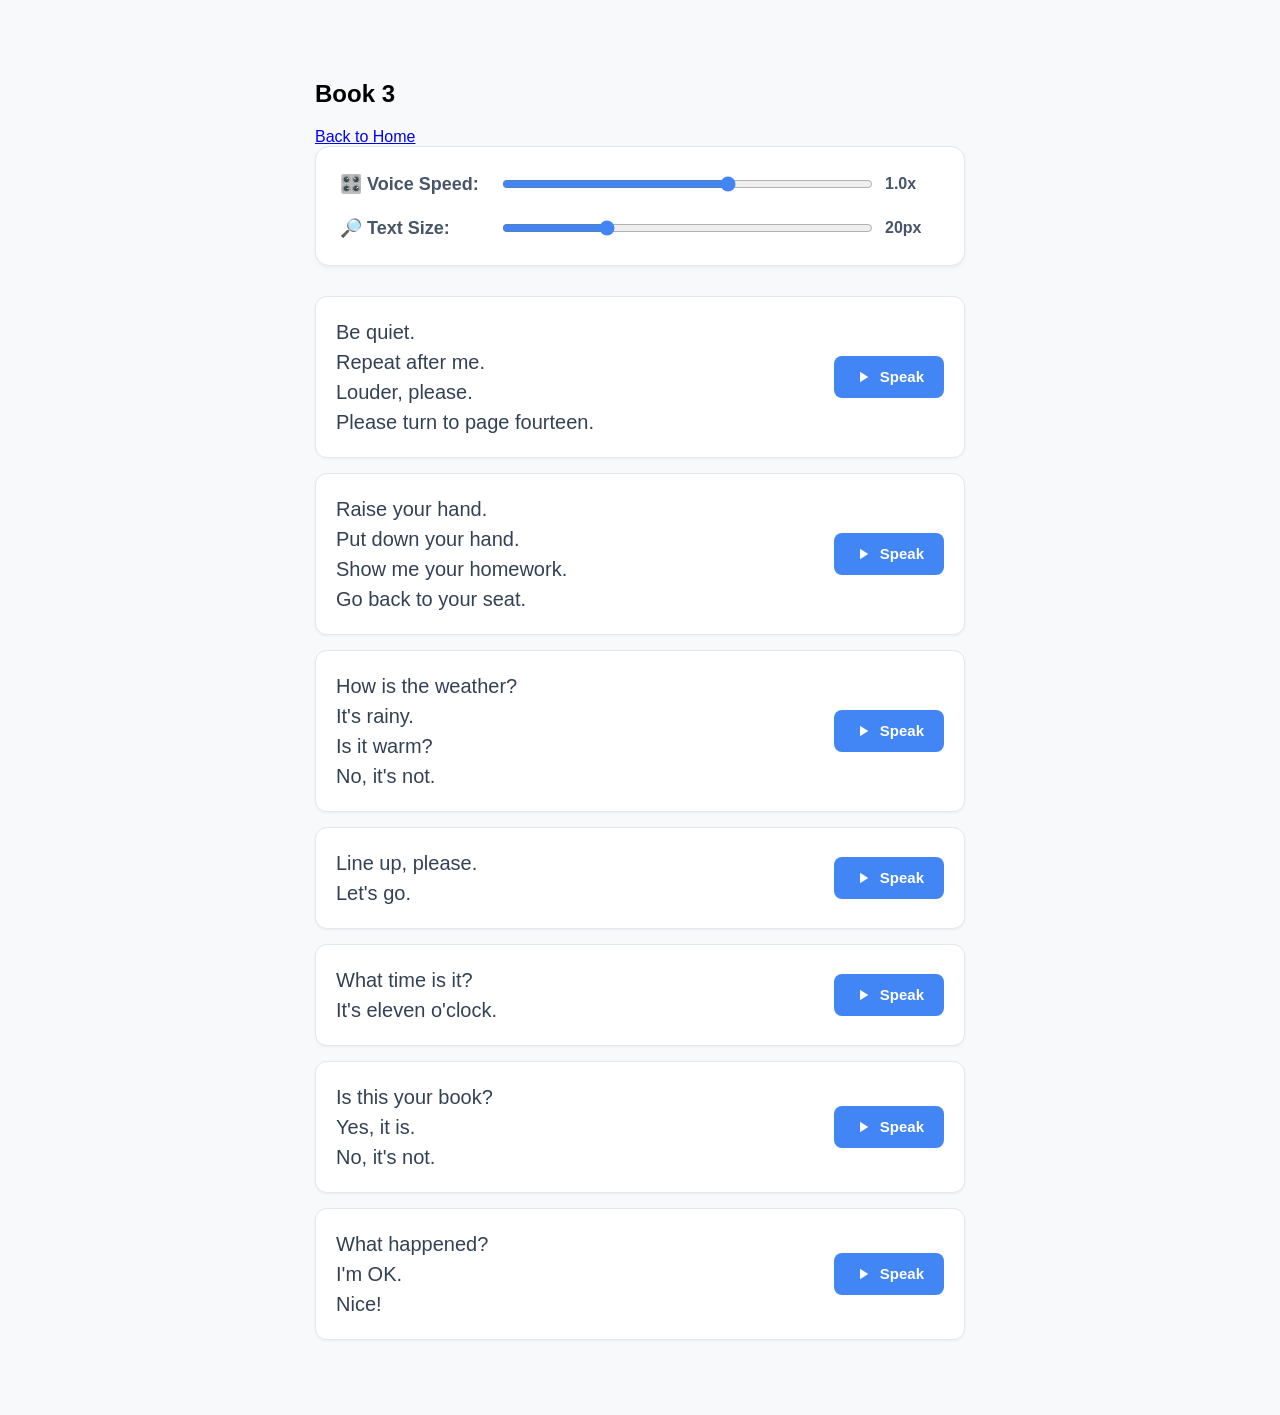
==== En/chen.html @ 91b9c827 "Create chen.html" ====
<!DOCTYPE html>
<html lang="en">

<head>
    <meta charset="UTF-8">
    <title>Text Reader with Size and Speed Controls</title>
    <style>
        body {
            font-family: -apple-system, BlinkMacSystemFont, "Segoe UI", Roboto, Helvetica, Arial, sans-serif;
            max-width: 650px;
            /* Slightly wider layout to hold the larger text */
            margin: 40px auto;
            padding: 20px;
            background-color: #f8f9fa;
        }

        /* UPDATED: Increased padding and margin for a larger control bar area */
        .controls-panel {
            background-color: #ffffff;
            padding: 26px 24px;
            border-radius: 14px;
            margin-bottom: 30px;
            border: 1px solid #e2e8f0;
            box-shadow: 0 2px 4px rgba(0, 0, 0, 0.05);
        }

        /* UPDATED: Increased spacing between the speed and size rows */
        .control-group {
            margin-bottom: 22px;
            display: flex;
            align-items: center;
        }

        .control-group:last-child {
            margin-bottom: 0;
        }

        /* UPDATED: Increased label font size and width for better readability */
        .control-group label {
            display: inline-block;
            width: 160px;
            font-size: 18px;
            font-weight: 600;
            color: #475569;
        }

        /* NEW: Added sizing rules to make the sliders thicker and easier to use */
        .control-group input[type="range"] {
            flex-grow: 1;
            height: 12px;
            cursor: pointer;
            accent-color: #4285F4;
            /* Modern browser coloring for the slider thumb */
        }

        .row-item {
            background: #ffffff;
            padding: 20px;
            margin-bottom: 15px;
            border: 1px solid #e2e8f0;
            border-radius: 12px;
            display: flex;
            justify-content: space-between;
            align-items: center;
            gap: 20px;
            box-shadow: 0 1px 3px rgba(0, 0, 0, 0.05);
        }

        /* 1. UPDATED: Changed default baseline font-size to 20px */
        .readable-text {
            margin: 0;
            color: #334155;
            font-size: 20px;
            line-height: 1.5;
            flex-grow: 1;
        }

        .icon-btn {
            display: inline-flex;
            align-items: center;
            justify-content: center;
            gap: 8px;
            padding: 12px 20px;
            /* Enhanced button size to balance 20px text */
            cursor: pointer;
            background-color: #4285F4;
            color: white;
            border: none;
            border-radius: 8px;
            font-size: 15px;
            font-weight: 600;
            transition: background-color 0.2s ease;
            white-space: nowrap;
        }

        .icon-btn:hover {
            background-color: #2b6cb0;
        }

        .icon-btn svg {
            width: 18px;
            height: 18px;
            fill: currentColor;
        }

        #speed-display,
        #size-display {
            font-size: 16px;
            font-weight: 600;
            color: #475569;
            margin-left: 10px;
            min-width: 55px;
            /* Ensures space for "1.0x" or "20px" without shifting layout */
        }
    </style>
    <script>
        // This wrapper ensures the browser loads the sliders BEFORE the JavaScript looks for them
        document.addEventListener('DOMContentLoaded', () => {
            const masterSpeedInput = document.getElementById('master-speed');
            const speedDisplay = document.getElementById('speed-display');

            // This listener updates the "1.0x" text in real-time as you drag
            masterSpeedInput.addEventListener('input', (event) => {
                speedDisplay.textContent = `${event.target.value}x`;
            });
        });

        // The core speak function fetches the speed at the exact moment a button is pressed
        function speakParagraph(pId) {
            const text = document.getElementById(pId).innerText;
            const currentSpeed = document.getElementById('master-speed').value;

            const utterance = new SpeechSynthesisUtterance(text);
            utterance.rate = parseFloat(currentSpeed);

            const voices = window.speechSynthesis.getVoices();
            const googleVoice = voices.find(voice => voice.name.includes('Google') && voice.lang.startsWith('en'));

            if (googleVoice) {
                utterance.voice = googleVoice;
            }

            window.speechSynthesis.cancel();
            window.speechSynthesis.speak(utterance);
        }

        function changeTextSize() {
            const sizeSlider = document.getElementById('master-size');
            const sizeDisplay = document.getElementById('size-display');
            const newSize = sizeSlider.value + 'px';

            // 1. Update the visual text readout (e.g., "24px")
            sizeDisplay.textContent = newSize;

            // 2. Change the actual font size of the text blocks
            const textElements = document.querySelectorAll('.readable-text');
            textElements.forEach(element => {
                element.style.fontSize = newSize;
            });
        }

        window.speechSynthesis.onvoiceschanged = () => {
            window.speechSynthesis.getVoices();
        };
    </script>
</head>

<body>

    <h2>Book 3</h2>
    <a href="english.html">Back to Home</a><br>
    <div class="controls-panel">
        <div class="control-group">
            <label for="master-speed">🎛️ Voice Speed: </label>
            <input type="range" id="master-speed" min="0.2" max="1.5" step="0.1" value="1.0">
            <span id="speed-display">1.0x</span>
        </div>

        <div class="control-group">
            <label for="master-size">🔎 Text Size: </label>
            <input type="range" id="master-size" min="14" max="36" step="1" value="20" oninput="changeTextSize()">
            <span id="size-display">20px</span>
        </div>
    </div>

    <div class="row-item">
        <p id="p-0" class="readable-text">
            Be quiet.<br>
            Repeat after me.<br>
            Louder, please.<br>
            Please turn to page fourteen.<br>
        </p>
        <button class="icon-btn" onclick="speakParagraph('p-0')">
            <svg viewBox="0 0 24 24">
                <path d="M8 5v14l11-7z" />
            </svg>
            Speak
        </button>
    </div>

    <div class="row-item">
        <p id="p-00" class="readable-text">
            Raise your hand.<br>
            Put down your hand.<br>
            Show me your homework.<br>
            Go back to your seat.<br>
        </p>
        <button class="icon-btn" onclick="speakParagraph('p-00')">
            <svg viewBox="0 0 24 24">
                <path d="M8 5v14l11-7z" />
            </svg>
            Speak
        </button>
    </div>


    <div class="row-item">
        <p id="p-1" class="readable-text">
            How is the weather?<br>
            It's rainy.<br>
            Is it warm?<br>
            No, it's not.<br>
        </p>
        <button class="icon-btn" onclick="speakParagraph('p-1')">
            <svg viewBox="0 0 24 24">
                <path d="M8 5v14l11-7z" />
            </svg>
            Speak
        </button>
    </div>

    <div class="row-item">
        <p id="p-11" class="readable-text">
            Line up, please.<br>
            Let's go.<br>
        </p>
        <button class="icon-btn" onclick="speakParagraph('p-11')">
            <svg viewBox="0 0 24 24">
                <path d="M8 5v14l11-7z" />
            </svg>
            Speak
        </button>
    </div>

    <div class="row-item">
        <p id="p-2" class="readable-text">
            What time is it?<br>
            It's eleven o'clock.
        </p>
        <button class="icon-btn" onclick="speakParagraph('p-2')">
            <svg viewBox="0 0 24 24">
                <path d="M8 5v14l11-7z" />
            </svg>
            Speak
        </button>
    </div>

    <div class="row-item">
        <p id="p-3" class="readable-text">
            Is this your book?<br>
            Yes, it is.<br>
            No, it's not.<br>
        </p>
        <button class="icon-btn" onclick="speakParagraph('p-3')">
            <svg viewBox="0 0 24 24">
                <path d="M8 5v14l11-7z" />
            </svg>
            Speak
        </button>
    </div>

    <div class="row-item">
        <p id="p-4" class="readable-text">
            What happened?<br>
            I'm OK.<br>
            Nice!<br>
        </p>
        <button class="icon-btn" onclick="speakParagraph('p-4')">
            <svg viewBox="0 0 24 24">
                <path d="M8 5v14l11-7z" />
            </svg>
            Speak
        </button>
    </div>

</body>

</html>
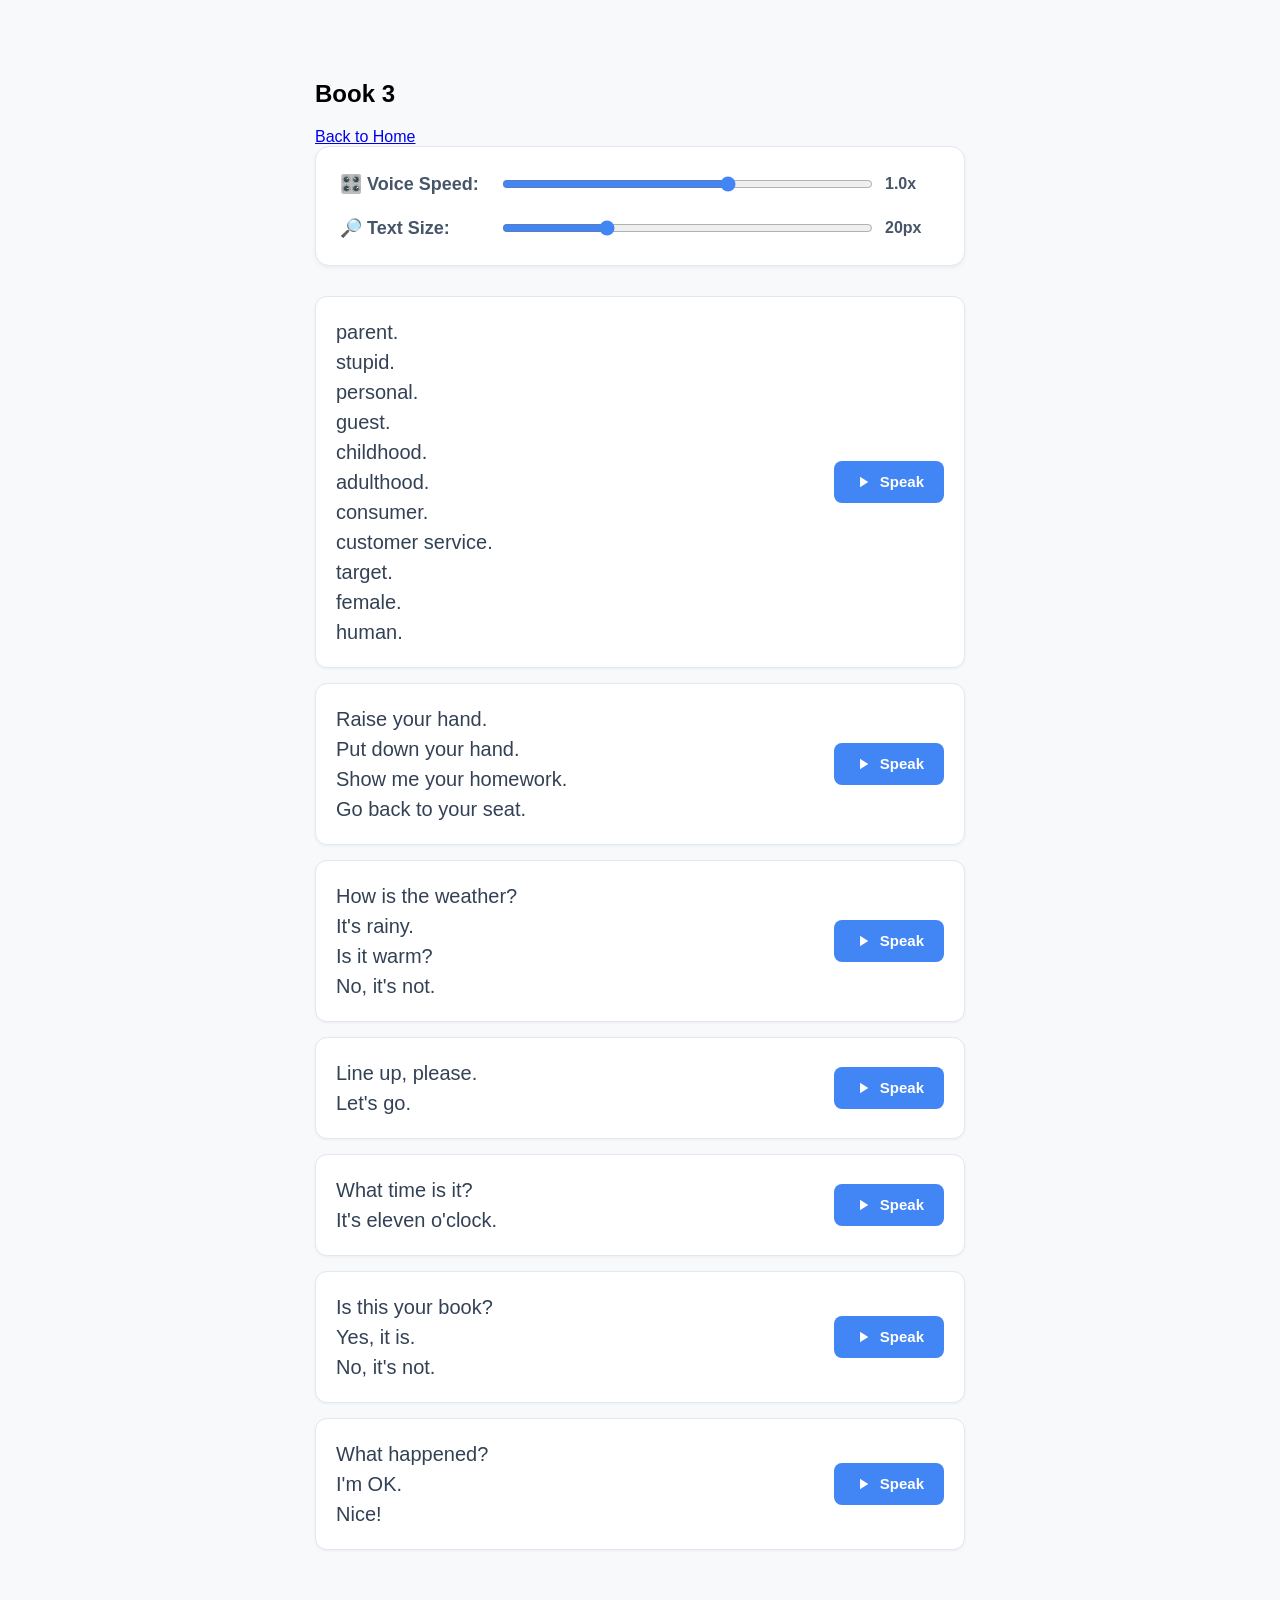
==== commit 7fc8b7d1: "Update chen.html" ====
--- a/En/chen.html
+++ b/En/chen.html
@@ -185,10 +185,17 @@
 
     <div class="row-item">
         <p id="p-0" class="readable-text">
-            Be quiet.<br>
-            Repeat after me.<br>
-            Louder, please.<br>
-            Please turn to page fourteen.<br>
+            parent.<br>
+            stupid.<br>
+            personal.<br>
+            guest.<br>
+            childhood.<br>
+            adulthood.<br>
+            consumer.<br>
+            customer service.<br>
+            target.<br>
+            female.<br>
+            human.<br>
         </p>
         <button class="icon-btn" onclick="speakParagraph('p-0')">
             <svg viewBox="0 0 24 24">
